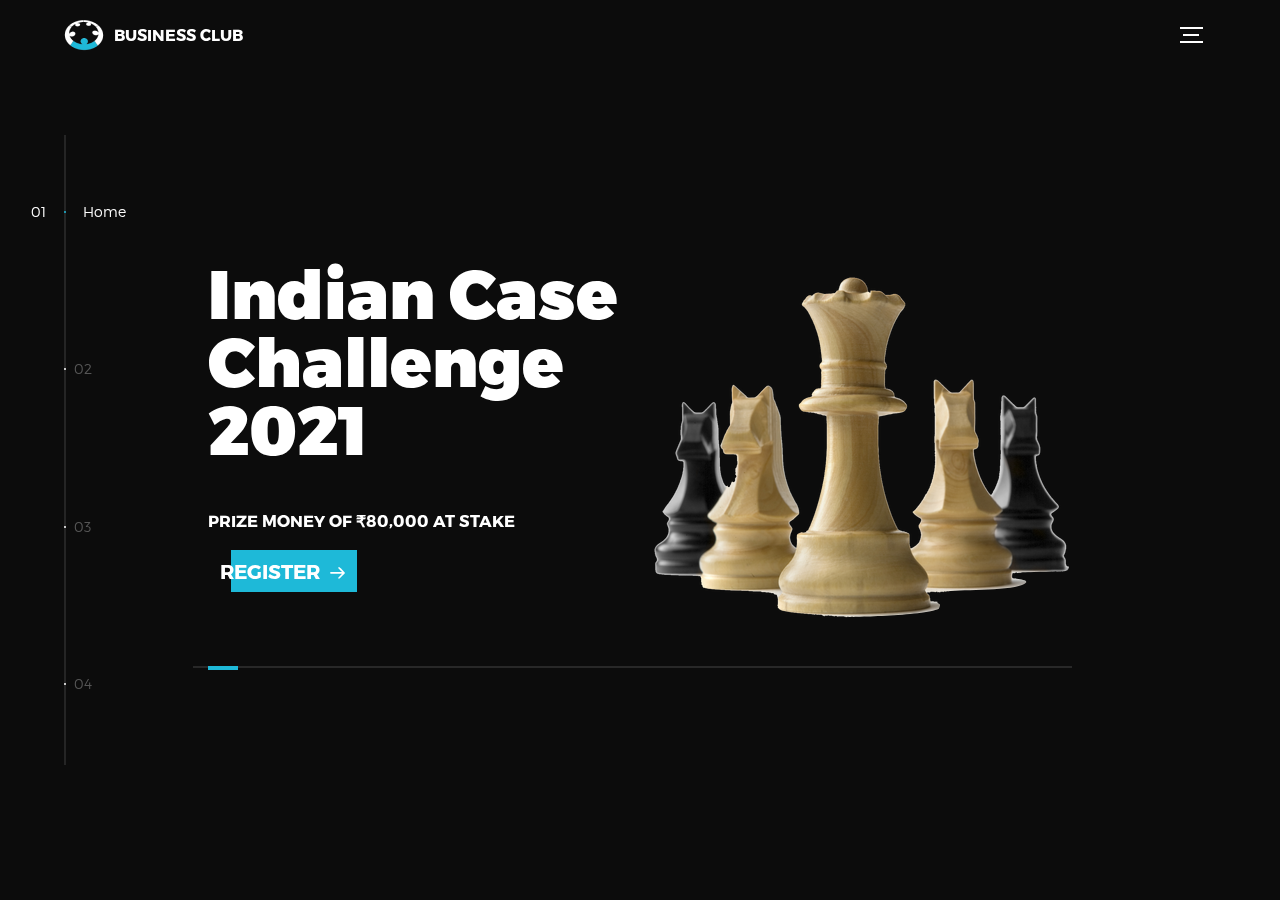
==== icc/index.html @ e5ebc205 "website live" ====
<!DOCTYPE html>
<html lang="en">
<head>
  <title>Business Club</title>
  <meta charset="utf-8">
  <meta name="viewport" content="width=device-width, initial-scale=1">
  <meta http-equiv="X-UA-Compatible" content="IE=edge">
  <meta name="description" content="Business Club, IIT Kharagpur. ICC 2021 coming soon!">
  <meta name="keywords" content="ICC, Case, Club">
  <meta name="author" content="Priyanshu Singh">
  <link rel="stylesheet" href="assets/css/main.css">

<!-- Favicons -->
  <link rel="shortcut icon" href="assets/favicon/favicon.ico">
  <link rel="icon" sizes="16x16 32x32 64x64" href="assets/favicon/favicon.ico">
  <link rel="icon" type="image/png" sizes="196x196" href="assets/favicon/favicon-192.png">
  <link rel="icon" type="image/png" sizes="160x160" href="assets/favicon/favicon-160.png">
  <link rel="icon" type="image/png" sizes="96x96" href="assets/favicon/favicon-96.png">
  <link rel="icon" type="image/png" sizes="64x64" href="assets/favicon/favicon-64.png">
  <link rel="icon" type="image/png" sizes="32x32" href="assets/favicon/favicon-32.png">
  <link rel="icon" type="image/png" sizes="16x16" href="assets/favicon/favicon-16.png">
  <link rel="apple-touch-icon" href="assets/favicon/favicon-57.png">
  <link rel="apple-touch-icon" sizes="114x114" href="assets/favicon/favicon-114.png">
  <link rel="apple-touch-icon" sizes="72x72" href="assets/favicon/favicon-72.png">
  <link rel="apple-touch-icon" sizes="144x144" href="assets/favicon/favicon-144.png">
  <link rel="apple-touch-icon" sizes="60x60" href="assets/favicon/favicon-60.png">
  <link rel="apple-touch-icon" sizes="120x120" href="assets/favicon/favicon-120.png">
  <link rel="apple-touch-icon" sizes="76x76" href="assets/favicon/favicon-76.png">
  <link rel="apple-touch-icon" sizes="152x152" href="assets/favicon/favicon-152.png">
  <link rel="apple-touch-icon" sizes="180x180" href="assets/favicon/favicon-180.png">
</head>
<body>

<!-- notification for small viewports and landscape oriented smartphones -->
<div class="device-notification">
  <a class="device-notification--logo" href="https://bclub.co.in/">
    <img src="assets/logo/logo-white-small.png" alt="Logo">
    <p>Business Club</p>
  </a>
  <p class="device-notification--message">Please orient your device to portrait or find a larger screen.</p>
</div>

<div class="perspective effect-rotate-left">
  <div class="container"><div class="outer-nav--return"></div>
    <div id="viewport" class="l-viewport">
      <div class="l-wrapper">
        <header class="header">
          <a class="header--logo" href="../">
            <img src="assets/logo/logo-white-small.png" alt="Logo">
            <p>Business Club</p>
          <a href="../register/" class="button-extra-size">
            <button class="header--cta cta">
            Register
            </button>
          </a>
          <div class="header--nav-toggle">
            <span></span>
          </div>
        </header>
        <nav class="l-side-nav">
          <ul class="side-nav">
            <li class="is-active"><span>Home</span></li>
            <li><span>Why ICC?</span></li>
            <li><span>Format</span></li>
            <li><span>Contact</span></li>
          </ul>
        </nav>
        <ul class="l-main-content main-content">
          <li class="l-section section section--is-active">
            <div class="intro">
              <div class="intro--banner">
                <h1>Indian Case<br>Challenge<br>2021</h1>
                <h3>PRIZE MONEY OF ₹80,000 AT STAKE</h3>
                <a href="../register/" class="button-extra-size">
                <button class="cta">REGISTER
                  <svg version="1.1" id="Layer_1" xmlns="http://www.w3.org/2000/svg" xmlns:xlink="http://www.w3.org/1999/xlink" x="0px" y="0px" viewBox="0 0 150 118" style="enable-background:new 0 0 150 118;" xml:space="preserve">
                  <g transform="translate(0.000000,118.000000) scale(0.100000,-0.100000)">
                    <path d="M870,1167c-34-17-55-57-46-90c3-15,81-100,194-211l187-185l-565-1c-431,0-571-3-590-13c-55-28-64-94-18-137c21-20,33-20,597-20h575l-192-193C800,103,794,94,849,39c20-20,39-29,61-29c28,0,63,30,298,262c147,144,272,271,279,282c30,51,23,60-219,304C947,1180,926,1196,870,1167z"/>
                  </g>
                  </svg>
                  <span class="btn-background"></span>
                </button>
                </a>
                <img src="assets/img/home4.png" alt="Welcome">
              </div>
            </div>
          </li>
          
          <li class="l-section section">
            <div class="about">
              <div class="about--banner">
                <h2 class="small-phone-heading">Why ICC?</h2>
                  <p>ICC challenges the crème de la crème of students from all across the nation to compete against each other and prove their business and entrepreneurial mettle in a real life scenario. The participants are expected not only to have strong business skills but also the ability to identify entrepreneurship opportunities.  </p>

                  <p>ICC gives its participants a platform for professional networking by bringing future leaders of the business world together. The organisational team puts in great efforts to combine this competitive event with an atmosphere of knowledge exchange and friendship. With the rolling out of each successful edition, ICC has witnessed a rapid rise in its prestige and participation.<br><br></p>
                <a href="../register/" style="color:#1eb9d8">Register
                  <span>
                    <svg version="1.1" id="Layer_1" xmlns="http://www.w3.org/2000/svg" xmlns:xlink="http://www.w3.org/1999/xlink" x="0px" y="0px" viewBox="0 0 150 118" style="enable-background:new 0 0 150 118;" xml:space="preserve">
                    <g transform="translate(0.000000,118.000000) scale(0.100000,-0.100000)">
                      <path fill="#1eb9d8" d="M870,1167c-34-17-55-57-46-90c3-15,81-100,194-211l187-185l-565-1c-431,0-571-3-590-13c-55-28-64-94-18-137c21-20,33-20,597-20h575l-192-193C800,103,794,94,849,39c20-20,39-29,61-29c28,0,63,30,298,262c147,144,272,271,279,282c30,51,23,60-219,304C947,1180,926,1196,870,1167z"/>
                    </g>
                    </svg>
                  </span>
                </a>
                <img src="assets/img/why-icc.png" alt="About Us">
              </div>

            </div>
          </li>
          <li class="l-section section">
            <div class="work">
              <div class="work--lockup">
                <h2 class="fixed-slider">Format & Rules</h2>
                <ul class="slider">
                  <li class="slider--item slider--item-left">
                    <div class="slider--item-image">
                      <img src="assets/img/rules.png" alt="Rules">
                    </div>
                    <p class="slider--item-title">Rules</p>
                    <p class="slider--item-description" style="text-align:justify;">
                      • Online registration is mandatory for participation.<br>
                      • Each team must have at least 3 and at most 5 members.<br>
                      • Students from different colleges can be on the same team.<br>
                      • Both undergraduate and postgraduate students are allowed to participate.<br>
                      • Teams must mention the names of the members, their respective colleges and contact details on the first page of the report.<br>
                      • Plagiarism will not be tolerated.<br>
                      • All decisions made by the judges and Business Club, IIT Kharagpur will be final and binding
                  </li>
                  <li class="slider--item slider--item-center">
                    <div class="slider--item-image">
                      <img src="assets/img/stage1.png" alt="Stage 1: Prelims">
                    </div>
                    <p class="slider--item-title">Stage 1: Prelims</p>
                    <p class="slider--item-description" style="text-align:justify;">
                     •The preliminary problem statement will be sent to the participating teams once they register on the portal.<br>
                     •Registrations will be open from 12th December 2020 to 30th December 2020, 11:59 p.m IST.<br>
                     •The final deadline for the preliminary case submissions is 31st December 2020 11:59 p.m. IST, and all participants must abide by it.<br>
                     •The list of qualifying teams will be released through our Facebook page after which we shall move to Stage 2.
                    </p>
                  </li>
                  <li class="slider--item slider--item-right">
                    <div class="slider--item-image">
                      <img src="assets/img/stage2.png" alt="Stage 2: Finals">
                    </div>
                    <p class="slider--item-title">Stage 2: Finals</p>
                    <p class="slider--item-description" style="text-align:justify;">• All the shortlisted teams shall receive the final case by email.<br>
                      • The finalists would be virtually presenting their solution to the final case during Kshitij (15th -17th January), 2021.<br>
                      • Under no circumstances will a modification of team members be permitted, once the preliminary solution is submitted.<br>
                      • Participants need to have a stable internet connection to ensure a seamless case presentation.
                  </p>
                  </li>
                </ul>
                <div class="slider--prev">
                  <svg version="1.1" id="Layer_1" xmlns="http://www.w3.org/2000/svg" xmlns:xlink="http://www.w3.org/1999/xlink" x="0px" y="0px"
                  viewBox="0 0 150 118" style="enable-background:new 0 0 150 118;" xml:space="preserve">
                  <g transform="translate(0.000000,118.000000) scale(0.100000,-0.100000)">
                    <path d="M561,1169C525,1155,10,640,3,612c-3-13,1-36,8-52c8-15,134-145,281-289C527,41,562,10,590,10c22,0,41,9,61,29
                    c55,55,49,64-163,278L296,510h575c564,0,576,0,597,20c46,43,37,109-18,137c-19,10-159,13-590,13l-565,1l182,180
                    c101,99,187,188,193,199c16,30,12,57-12,84C631,1174,595,1183,561,1169z"/>
                  </g>
                  </svg>
                </div>
                <div class="slider--next">
                  <svg version="1.1" id="Layer_1" xmlns="http://www.w3.org/2000/svg" xmlns:xlink="http://www.w3.org/1999/xlink" x="0px" y="0px" viewBox="0 0 150 118" style="enable-background:new 0 0 150 118;" xml:space="preserve">
                  <g transform="translate(0.000000,118.000000) scale(0.100000,-0.100000)">
                    <path d="M870,1167c-34-17-55-57-46-90c3-15,81-100,194-211l187-185l-565-1c-431,0-571-3-590-13c-55-28-64-94-18-137c21-20,33-20,597-20h575l-192-193C800,103,794,94,849,39c20-20,39-29,61-29c28,0,63,30,298,262c147,144,272,271,279,282c30,51,23,60-219,304C947,1180,926,1196,870,1167z"/>
                  </g>
                  </svg>
                </div>
              </div>
            </div>
          </li>
          <li class="l-section section">
            <div class="contact">
              <div class="contact--lockup">
                <div class="modal">
                  <div class="modal--information">
                    <p>Technology Students Gymkhana, IIT Kharagpur</p>
                    <a href="mailto:bclub.iitkgp05@gmail.com">bclub.iitkgp05@gmail.com</a>
<!--                     <a href="tel:+148126287560">+91 12345 67890</a>
 -->                  </div>
                  <ul class="modal--options">
                    <li><a href="https://www.facebook.com/bclubkgp/" target="_blank">Facebook</a></li>
                    <li><a href="https://www.instagram.com/bclub.iitkgp" target="_blank">Instagram</a></li>
                    <li><a href="mailto:bclub.iitkgp05@gmail.com" target="_blank" style="text-transform:none">Contact Us</a></li>
                  </ul>
                </div>
              </div>
            </div>
          </li>
        </ul>
      </div>
    </div>
  </div>
  <ul class="outer-nav">
    <li class="is-active">Home</li>
    <li>Why ICC?</li>
    <li>Format</li>
    <li>Contact</li>
  </ul>
</div>

<script src="https://ajax.googleapis.com/ajax/libs/jquery/2.2.4/jquery.min.js"></script>
<script>window.jQuery || document.write('<script src="assets/js/vendor/jquery-2.2.4.min.js"><\/script>')</script>
<script src="assets/js/functions-min.js"></script>
</body>
</html>
---- icc/assets/css/main.css ----
@font-face {
	font-family: 'Montserrat';
	src: url("fonts/Montserrat-Black.eot");
	src: local("☺"), url("fonts/Montserrat-Black.woff") format("woff"), url("fonts/Montserrat-Black.ttf") format("truetype"), url("fonts/Montserrat-Black.svg") format("svg");
	font-weight: 900;
	font-style: normal
}

@font-face {
	font-family: 'Montserrat';
	src: url("fonts/Montserrat-Bold.eot");
	src: local("☺"), url("fonts/Montserrat-Bold.woff") format("woff"), url("fonts/Montserrat-Bold.ttf") format("truetype"), url("fonts/Montserrat-Bold.svg") format("svg");
	font-weight: 700;
	font-style: normal
}

@font-face {
	font-family: 'Montserrat';
	src: url("fonts/Montserrat-Regular.eot");
	src: local("☺"), url("fonts/Montserrat-Regular.woff") format("woff"), url("fonts/Montserrat-Regular.ttf") format("truetype"), url("fonts/Montserrat-Regular.svg") format("svg");
	font-weight: 400;
	font-style: normal
}

@font-face {
	font-family: 'Montserrat';
	src: url("fonts/Montserrat-Light.eot");
	src: local("☺"), url("fonts/Montserrat-Light.woff") format("woff"), url("fonts/Montserrat-Light.ttf") format("truetype"), url("fonts/Montserrat-Light.svg") format("svg");
	font-weight: 300;
	font-style: normal
}


/*! normalize.css v3.0.2 | MIT License | git.io/normalize */

html {
	font-family: sans-serif;
	-ms-text-size-adjust: 100%;
	-webkit-text-size-adjust: 100%
}

body {
	margin: 0
}

article,
aside,
details,
figcaption,
figure,
footer,
header,
hgroup,
main,
menu,
nav,
section,
summary {
	display: block
}

audio,
canvas,
progress,
video {
	display: inline-block;
	vertical-align: baseline
}

audio:not([controls]) {
	display: none;
	height: 0
}

[hidden],
template {
	display: none
}

a {
	background-color: transparent;
	color: white;
	text-decoration: none;

}

a:active,
a:hover {
	outline: 0
}

abbr[title] {
	border-bottom: 1px dotted
}

b,
strong {
	font-weight: bold
}

dfn {
	font-style: italic
}

h1 {
	font-size: 2em;
	margin: 0.67em 0
}

mark {
	background: #ff0;
	color: #000
}

small {
	font-size: 80%
}

sub,
sup {
	font-size: 75%;
	line-height: 0;
	position: relative;
	vertical-align: baseline
}

sup {
	top: -0.5em
}

sub {
	bottom: -0.25em
}

img {
	border: 0
}

svg:not(:root) {
	overflow: hidden
}

figure {
	margin: 1em 40px
}

hr {
	box-sizing: content-box;
	height: 0
}

pre {
	overflow: auto
}

code,
kbd,
pre,
samp {
	font-family: monospace, monospace;
	font-size: 1em
}

button,
input,
optgroup,
select,
textarea {
	color: inherit;
	font: inherit;
	margin: 0
}

button {
	overflow: visible
}

button,
select {
	text-transform: none
}

button,
html input[type="button"],
input[type="reset"],
input[type="submit"] {
	-webkit-appearance: button;
	cursor: pointer
}

button[disabled],
html input[disabled] {
	cursor: default
}

button::-moz-focus-inner,
input::-moz-focus-inner {
	border: 0;
	padding: 0
}

input {
	line-height: normal
}

input[type="checkbox"],
input[type="radio"] {
	box-sizing: border-box;
	padding: 0
}

input[type="number"]::-webkit-inner-spin-button,
input[type="number"]::-webkit-outer-spin-button {
	height: auto
}

input[type="search"] {
	-webkit-appearance: textfield;
	box-sizing: content-box
}

input[type="search"]::-webkit-search-cancel-button,
input[type="search"]::-webkit-search-decoration {
	-webkit-appearance: none
}

fieldset {
	border: 1px solid #c0c0c0;
	margin: 0 2px;
	padding: 0.35em 0.625em 0.75em
}

legend {
	border: 0;
	padding: 0
}

textarea {
	overflow: auto
}

optgroup {
	font-weight: bold
}

table {
	border-collapse: collapse;
	border-spacing: 0
}

td,
th {
	padding: 0
}

::-moz-selection {
	background: #FFF498
}

::selection {
	background: #FFF498
}

::-moz-selection {
	background: #FFF498
}

img::-moz-selection {
	background: transparent
}

img::selection {
	background: transparent
}

img::-moz-selection {
	background: transparent
}

body {
	-webkit-tap-highlight-color: #FFF498
}

body {
	background-color: #0c0c0c;
	font-size: 14px;
	line-height: 1.6;
	font-family: "Montserrat", sans-serif;
	color: #fff;
	-webkit-font-smoothing: antialiased;
	-webkit-text-size-adjust: 100%
}

.l-viewport {
	position: relative;
	width: 100%;
	height: 100vh;
	box-shadow: 0 0 45px 5px rgba(0, 0, 0, 0.85);
	overflow: hidden
}

.l-wrapper {
	position: relative;
	width: 1440px;
	max-width: 90%;
	height: 100%;
	margin: 0 auto
}

.l-side-nav {
	position: absolute;
	left: 0;
	display: -webkit-box;
	display: -webkit-flex;
	display: -ms-flexbox;
	display: flex;
	height: 100%;
	-webkit-box-align: center;
	-webkit-align-items: center;
	-ms-flex-align: center;
	align-items: center
}

.l-side-nav::before {
	content: "";
	position: absolute;
	top: 50%;
	left: 0;
	-webkit-transform: translateY(-50%);
	transform: translateY(-50%);
	width: 2px;
	height: 70%;
	max-height: 750px;
	background-color: #555;
	opacity: .35;
	z-index: 10
}

@media (max-width: 1180px) {
	.l-side-nav {
		display: none
	}
}

.l-main-content {
	position: relative;
	width: 100%;
	height: 100%;
	margin: 0;
	padding: 0;
	list-style: none
}

.l-section {
	position: absolute;
	width: 100%;
	height: 100%
}

.device-notification {
	display: none;
	position: fixed;
	top: 0;
	left: 0;
	width: 100%;
	height: 100%;
	-webkit-box-orient: vertical;
	-webkit-box-direction: normal;
	-webkit-flex-direction: column;
	-ms-flex-direction: column;
	flex-direction: column;
	-webkit-box-align: center;
	-webkit-align-items: center;
	-ms-flex-align: center;
	-ms-grid-row-align: center;
	align-items: center;
	-webkit-box-pack: center;
	-webkit-justify-content: center;
	-ms-flex-pack: center;
	justify-content: center;
	background-color: #0c0c0c;
	z-index: 12
}

.device-notification--logo {
	display: -webkit-box;
	display: -webkit-flex;
	display: -ms-flexbox;
	display: flex;
	-webkit-box-align: center;
	-webkit-align-items: center;
	-ms-flex-align: center;
	align-items: center;
	text-decoration: none;
	color: #fff
}

.device-notification--logo p {
	margin: 0 0 0 10px;
	font-size: 16px;
	font-weight: 700;
	text-transform: uppercase
}

.device-notification--message {
	width: 70%;
	margin: 30px 0 0 0;
	font-weight: 700;
	text-align: center
}

@media (max-width: 767px) and (min-width: 601px) and (max-height: 680px) {
	.device-notification {
		display: -webkit-box;
		display: -webkit-flex;
		display: -ms-flexbox;
		display: flex
	}
}

@media (max-width: 600px) and (min-width: 480px) and (max-height: 580px) {
	.device-notification {
		display: -webkit-box;
		display: -webkit-flex;
		display: -ms-flexbox;
		display: flex
	}
}

@media (max-width: 736px) and (min-width: 360px) and (orientation: landscape) {
	.device-notification {
		display: -webkit-box;
		display: -webkit-flex;
		display: -ms-flexbox;
		display: flex
	}
}

@media(max-width: 359px) {
	.device-notification {
		display: -webkit-box;
		display: -webkit-flex;
		display: -ms-flexbox;
		display: flex
	}
}

.section {
	opacity: 0;
	visibility: hidden;
	-webkit-transition: opacity .4s ease-in-out, visibility 0s .4s;
	transition: opacity .4s ease-in-out, visibility 0s .4s
}

.section--is-active {
	opacity: 1;
	visibility: visible;
	z-index: 1;
	-webkit-transition: opacity .4s ease-in-out .4s;
	transition: opacity .4s ease-in-out .4s
}

.section--next {
	-webkit-transform: translateY(-45px);
	transform: translateY(-45px);
	-webkit-transition: -webkit-transform .4s ease-in-out;
	transition: -webkit-transform .4s ease-in-out;
	transition: transform .4s ease-in-out;
	transition: transform .4s ease-in-out, -webkit-transform .4s ease-in-out
}

.section--prev {
	-webkit-transform: translateY(45px);
	transform: translateY(45px);
	-webkit-transition: -webkit-transform .4s ease-in-out;
	transition: -webkit-transform .4s ease-in-out;
	transition: transform .4s ease-in-out;
	transition: transform .4s ease-in-out, -webkit-transform .4s ease-in-out
}

.header {
	position: absolute;
	top: 0;
	left: 0;
	display: -webkit-box;
	display: -webkit-flex;
	display: -ms-flexbox;
	display: flex;
	width: 100%;
	height: 70px;
	-webkit-box-align: center;
	-webkit-align-items: center;
	-ms-flex-align: center;
	align-items: center;
	-webkit-box-pack: justify;
	-webkit-justify-content: space-between;
	-ms-flex-pack: justify;
	justify-content: space-between;
	z-index: 10
}

.header--logo {
	display: -webkit-box;
	display: -webkit-flex;
	display: -ms-flexbox;
	display: flex;
	-webkit-box-align: center;
	-webkit-align-items: center;
	-ms-flex-align: center;
	align-items: center;
	text-decoration: none;
	color: #fff
}

.header--logo p {
	margin: 0 0 0 10px;
	font-size: 16px;
	font-weight: 700;
	text-transform: uppercase
}

.header--nav-toggle {
	display: -webkit-box;
	display: -webkit-flex;
	display: -ms-flexbox;
	display: flex;
	width: 50px;
	height: 50px;
	-webkit-box-orient: vertical;
	-webkit-box-direction: normal;
	-webkit-flex-direction: column;
	-ms-flex-direction: column;
	flex-direction: column;
	-webkit-box-align: center;
	-webkit-align-items: center;
	-ms-flex-align: center;
	align-items: center;
	-webkit-box-pack: center;
	-webkit-justify-content: center;
	-ms-flex-pack: center;
	justify-content: center;
	cursor: pointer
}

.header--nav-toggle span,
.header--nav-toggle::before,
.header--nav-toggle::after {
	content: "";
	position: relative;
	width: 16px;
	height: 2px;
	background-color: #fff
}

.header--nav-toggle::before {
	bottom: 5px;
	width: 23px
}

.header--nav-toggle::after {
	top: 5px;
	width: 23px
}

.header--cta {
	position: absolute;
	top: 50%;
	left: 50%;
	-webkit-transform: translate(-50%, -50%);
	transform: translate(-50%, -50%);
	padding: 0 20px;
	line-height: 30px;
	text-decoration: none;
	color: #fff;
	font-weight: 700;
	text-transform: uppercase;
	background-color: #1eb9d8;
	border: none;
	opacity: 0;
	visibility: hidden;
	-webkit-transition: opacity .4s ease-in-out, visibility 0s .4s;
	transition: opacity .4s ease-in-out, visibility 0s .4s
}

.header--cta:focus {
	outline: none
}

.header--cta.is-active {
	opacity: 1;
	visibility: visible;
	-webkit-transition: opacity .4s ease-in-out .4s;
	transition: opacity .4s ease-in-out .4s
}

@media (max-width: 767px) {
	.header--cta {
		display: none
	}
}

.side-nav {
	position: relative;
	display: -webkit-box;
	display: -webkit-flex;
	display: -ms-flexbox;
	display: flex;
	width: 100px;
	height: 70%;
	max-height: 750px;
	-webkit-box-orient: vertical;
	-webkit-box-direction: normal;
	-webkit-flex-direction: column;
	-ms-flex-direction: column;
	flex-direction: column;
	-webkit-justify-content: space-around;
	-ms-flex-pack: distribute;
	justify-content: space-around;
	margin: 0;
	padding: 0;
	list-style-position: inside;
	z-index: 10
}

.side-nav>li {
	position: relative;
	top: -5px;
	color: #fff;
	font-size: 6px;
	cursor: pointer
}

.side-nav>li span {
	position: relative;
	top: 3px;
	left: 10px;
	color: #fff;
	font-size: 14px;
	font-weight: 300;
	opacity: 0;
	visibility: hidden
}

.side-nav>li::before {
	position: absolute;
	top: 3px;
	left: 10px;
	color: #555;
	font-size: 14px;
	font-weight: 300
}

.side-nav li:nth-child(1)::before {
	content: "01"
}

.side-nav li:nth-child(2)::before {
	content: "02"
}

.side-nav li:nth-child(3)::before {
	content: "03"
}

.side-nav li:nth-child(4)::before {
	content: "04"
}

.side-nav li:nth-child(5)::before {
	content: "05"
}

.side-nav li.is-active {
	color: #1eb9d8;
	-webkit-transition: color .4s ease-in-out;
	transition: color .4s ease-in-out
}

.side-nav li.is-active span {
	opacity: 1;
	visibility: visible;
	-webkit-transition: opacity .4s ease-in-out;
	transition: opacity .4s ease-in-out
}

.side-nav li.is-active::before {
	left: -33px;
	color: #fff
}

.intro {
	position: relative;
	display: -webkit-box;
	display: -webkit-flex;
	display: -ms-flexbox;
	display: flex;
	width: 900px;
	max-width: 75%;
	height: 100%;
	-webkit-box-orient: vertical;
	-webkit-box-direction: normal;
	-webkit-flex-direction: column;
	-ms-flex-direction: column;
	flex-direction: column;
	-webkit-box-pack: center;
	-webkit-justify-content: center;
	-ms-flex-pack: center;
	justify-content: center;
	margin: 0 auto
}

@media (max-width: 1180px) {
	.intro {
		max-width: 100%
	}
}

.intro--banner {
	position: relative;
	height: 475px
}

.intro--banner::before {
	content: "";
	position: absolute;
	bottom: 20px;
	left: -15px;
	right: 0;
	height: 2px;
	background-color: #282828
}

.intro--banner::after {
	content: "";
	position: absolute;
	bottom: 18px;
	left: 0;
	width: 30px;
	height: 4px;
	background-color: #1eb9d8
}

.intro--banner h1 {
	position: relative;
	font-size: 68px;
	font-weight: 900;
	line-height: 1;
	z-index: 1
}

.intro--banner button {
	position: relative;
	padding: 5px 17px 5px 12px;
	font-weight: 700;
	text-transform: uppercase;
	background-color: transparent;
	border: none
}

.intro--banner button .btn-background {
	position: absolute;
	top: 0;
	left: 23px;
	right: 0;
	height: 100%;
	background-color: #1eb9d8;
	z-index: -1;
	-webkit-transition: left .2s ease-in-out;
	transition: left .2s ease-in-out
}

.intro--banner button:hover .btn-background {
	left: 0
}

.intro--banner button:focus {
	outline: none
}

.intro--banner button svg {
	position: relative;
	left: 5px;
	width: 15px;
	fill: #fff
}

.intro--banner img {
	position: absolute;
	bottom: 21px;
	right: -12px
}

.intro--options {
	display: -webkit-box;
	display: -webkit-flex;
	display: -ms-flexbox;
	display: flex;
	-webkit-box-pack: justify;
	-webkit-justify-content: space-between;
	-ms-flex-pack: justify;
	justify-content: space-between;
	margin: 0;
	padding: 0;
	list-style: none
}

.intro--options>a {
	max-width: 250px;
	text-decoration: none;
	color: #282828;
	-webkit-transition: color .2s ease-in-out;
	transition: color .2s ease-in-out
}

.intro--options>a:hover {
	color: #fff
}

.intro--options h3 {
	font-size: 16px;
	text-transform: uppercase
}

.intro--options p {
	margin-bottom: 0
}

@media (max-width: 900px) {
	.intro--banner {
		height: 380px
	}
	.intro--banner h1 {
		font-size: 55px
	}
	.intro--banner img {
		width: 430px
	}
	.intro--options>a {
		margin-right: 30px
	}
	.intro--options>a:last-child {
		margin-right: 0
	}
}

@media (max-width: 767px) {
	.intro--banner {
		height: 305px
	}
	.intro--banner h1 {
		font-size: 44px
	}
	.intro--banner img {
		width: 330px
	}
	.intro--options {
		display: block
	}
	.intro--options>a {
		display: block;
		max-width: 100%;
		margin: 0 0 30px 0
	}
	.intro--options>a:last-child {
		margin-bottom: 0
	}
}

@media (max-width: 600px) {
	.intro--banner {
		height: 360px
	}
	.intro--banner h1 {
		font-size: 55px
	}
	.intro--banner img {
		display: none
	}
}

@media (max-width: 600px) and (max-height: 750px) {
	.intro--banner {
		height: auto
	}
	.intro--banner::before,
	.intro--banner::after {
		display: none
	}
	.intro--banner h1 {
		margin-top: 0
	}
	.intro--options {
		display: none
	}
}

.work {
	position: relative;
	display: -webkit-box;
	display: -webkit-flex;
	display: -ms-flexbox;
	display: flex;
	width: 960px;
	max-width: 80%;
	height: 100%;
	-webkit-box-orient: vertical;
	-webkit-box-direction: normal;
	-webkit-flex-direction: column;
	-ms-flex-direction: column;
	flex-direction: column;
	-webkit-box-pack: center;
	-webkit-justify-content: center;
	-ms-flex-pack: center;
	justify-content: center;
	margin: 0 auto
}

@media (max-width: 1180px) {
	.work {
		max-width: 100%
	}
}

.work h2 {
	margin: 0 0 20px 0;
	font-size: 30px;
	text-align: center
}

.work--lockup {
	position: initial;
}

.work--lockup .slider {
	position: relative;
	display: -webkit-box;
	display: -webkit-flex;
	display: -ms-flexbox;
	display: flex;
	width: 80%;
	margin: 0 auto;
	padding: 0;
	list-style: none
}

.work--lockup .slider--item {
	position: absolute;
	display: none;
	text-align: center
}

.work--lockup .slider--item a {
	text-decoration: none;
	color: #858585
}

.work--lockup .slider--item-title {
	margin-top: 10px;
	font-size: 12px;
	font-weight: 700;
	text-transform: uppercase
}

.work--lockup .slider--item-description {
	display: none;
	max-width: 250px;
	margin: 0 auto
}

.work--lockup .slider--item-image {
	width: 150px;
	height: 150px;
	margin: 0 auto;
	border-radius: 50%;
	overflow: hidden
}

.work--lockup .slider--item-image img {
	width: 100%
}

.work--lockup .slider--item-left {
	top: 50%;
	left: 0;
	-webkit-transform: translateY(-50%);
	transform: translateY(-50%);
	display: block
}

.work--lockup .slider--item-right {
	top: 50%;
	right: 0;
	-webkit-transform: translateY(-50%);
	transform: translateY(-50%);
	display: block
}

.work--lockup .slider--item-center {
	position: relative;
	top: 30px;
	left: 50%;
	-webkit-transform: translateX(-50%);
	transform: translateX(-50%);
	display: block
}

.work--lockup .slider--item-center a {
	color: #fff
}

.work--lockup .slider--item-center .slider--item-title {
	margin-top: 25px;
	font-size: 16px
}

.work--lockup .slider--item-center .slider--item-description {
	display: table-row;
	width: 50%;
}

.work--lockup .slider--item-center .slider--item-image {
	width: 300px;
	height: 300px
}

.work--lockup .slider--next,
.work--lockup .slider--prev {
	position: absolute;
	top: 50%;
	display: -webkit-box;
	display: -webkit-flex;
	display: -ms-flexbox;
	display: flex;
	width: 50px;
	height: 50px;
	-webkit-box-align: center;
	-webkit-align-items: center;
	-ms-flex-align: center;
	align-items: center;
	-webkit-box-pack: center;
	-webkit-justify-content: center;
	-ms-flex-pack: center;
	justify-content: center;
	background-color: #282828;
	border-radius: 50%;
	cursor: pointer
}

.work--lockup .slider--next svg,
.work--lockup .slider--prev svg {
	width: 20px;
	fill: #fff
}

.work--lockup .slider--next {
	right: 0
}

.work--lockup .slider--prev {
	left: 0
}

.fixed-slider {
	top: 12%;
	position: absolute;
	left: 0;
	right: 0;
}

@media (max-height: 700px) {
	.fixed-slider {
		display: none
	}
	.small-phone-heading {
		font-size: 35px
	}
}

@media (max-width: 900px) {
	.work--lockup .slider--item-image {
		width: 120px;
		height: 120px
	}
	.work--lockup .slider--item-center .slider--item-image {
		width: 240px;
		height: 240px
	}
	.work--lockup .slider--next,
	.work--lockup .slider--prev {
		top: 50%
	}
}

@media (max-width: 767px) {
	.work--lockup .slider {
		width: 75%
	}
	.work--lockup .slider--item-image {
		width: 90px;
		height: 90px
	}
	.work--lockup .slider--item-center .slider--item-image {
		width: 190px;
		height: 190px
	}
	.work--lockup .slider--next,
	.work--lockup .slider--prev {
		top: 40%
	}
}

@media (max-width: 600px) {
	.work--lockup .slider {
		width: auto
	}
	.work--lockup .slider--item-left,
	.work--lockup .slider--item-right {
		display: none
	}
}

.about {
	position: relative;
	display: -webkit-box;
	display: -webkit-flex;
	display: -ms-flexbox;
	display: flex;
	width: 900px;
	max-width: 75%;
	height: 100%;
	-webkit-box-orient: vertical;
	-webkit-box-direction: normal;
	-webkit-flex-direction: column;
	-ms-flex-direction: column;
	flex-direction: column;
	-webkit-box-pack: center;
	-webkit-justify-content: center;
	-ms-flex-pack: center;
	justify-content: center;
	margin: 0 auto
}

@media (max-width: 1180px) {
	.about {
		max-width: 100%
	}
}

.about--banner {
	position: relative;
	height: 475px
}

.about--banner::before {
	content: "";
	position: absolute;
	top: 20px;
	left: 200px;
	-webkit-transform: rotate(-25deg);
	transform: rotate(-25deg);
	border: 5px solid #1eb9d8;
	border-right-color: transparent;
	border-bottom-color: transparent
}

.about--banner::after {
	content: "";
	position: absolute;
	top: 75px;
	left: 400px;
	-webkit-transform: rotate(45deg);
	transform: rotate(45deg);
	width: 10px;
	height: 10px;
	background-color: #1eb9d8
}

.about--banner h2 {
	position: relative;
	margin-top: 35px;
	font-size: 68px;
	font-weight: 900;
	line-height: 1;
	z-index: 1
}

.about--banner h2::before {
	content: "";
	position: absolute;
	top: 60px;
	left: 268px;
	width: 30px;
	height: 30px;
	background-color: #1eb9d8;
	border-radius: 50%
}

.about--banner h2::after {
	content: "";
	position: absolute;
	top: 255px;
	left: 255px;
	width: 10px;
	height: 10px;
	background-color: #1eb9d8
}

.about--banner a {
	padding: 5px 17px 5px 0;
	text-decoration: none;
	color: #fff;
	font-weight: 700;
	text-transform: uppercase;
	background-color: transparent
}

.about--banner a:hover svg {
	left: 10px
}

.about--banner a svg {
	position: relative;
	left: 5px;
	width: 15px;
	fill: #fff;
	-webkit-transition: left .2s ease-in-out;
	transition: left .2s ease-in-out
}

.about--banner img {
	position: absolute;
	bottom: -90px;
	right: -12px
}

.about--banner p {
	width: 40%;
	text-align: justify;
}

.about--options {
	display: -webkit-box;
	display: -webkit-flex;
	display: -ms-flexbox;
	display: flex;
	max-width: 600px;
	-webkit-box-pack: justify;
	-webkit-justify-content: space-between;
	-ms-flex-pack: justify;
	justify-content: space-between;
	margin: 0;
	padding: 0;
	list-style: none
}

.about--options>a {
	position: relative;
	width: 150px;
	height: 75px;
	text-decoration: none;
	color: #fff;
	border: 10px solid #1eb9d8;
	background-position: center;
	background-size: cover;
	background-repeat: no-repeat
}

.about--options>a:nth-child(1) {
	background-image: url("../img/about-winners.jpg")
}

.about--options>a:nth-child(2) {
	background-image: url("../img/about-philosophy.jpg")
}

.about--options>a:nth-child(3) {
	background-image: url("../img/about-history.jpg")
}

.about--options>a:hover h3 {
	bottom: -50px
}

.about--options h3 {
	position: absolute;
	bottom: -38px;
	left: 10px;
	font-size: 16px;
	text-transform: uppercase;
	-webkit-transition: bottom .2s ease-in-out, left .2s ease-in-out;
	transition: bottom .2s ease-in-out, left .2s ease-in-out
}

@media (max-width: 767px) {
	.about--banner {
		height: 305px
	}
	.about--banner::before {
		top: 0;
		left: 125px
	}
	.about--banner::after {
		top: 35px;
		left: 260px
	}
	.about--banner h2 {
		margin-top: 10px;
		font-size: 44px
	}
	.about--banner h2::before {
		top: 28px;
		left: 168px
	}
	.about--banner h2::after {
		top: 163px;
		left: 163px
	}
	.about--banner img {
		width: 315px
	}
	.about--banner p {
		width: 60%;
	}
}

@media (max-width: 600px) {
	.about--banner {
		height: auto
	}
	.about--banner::before {
		left: 155px
	}
	.about--banner::after {
		left: 310px
	}
	.about--banner h2 {
		margin-top: 0;
		font-size: 35px;
	}
	.modules-margin h2 {
		margin-left: 13%
	}
	.about--banner h2::before {
		top: 43px;
		left: 214px
	}
	.about--banner h2::after {
		top: 205px;
		left: 205px
	}
	.about--banner img {
		display: none
	}
	.about--banner p {
		width: 100%;
	}	
	.about--options {
		display: none
	}
	.containeret {
	  align-items: center;
	}
}

.contact {
	position: fixed;
	top: 0;
	left: 0;
	width: 100%;
	height: 100%;
	background-image: url("../img/contact-visual.png");
	background-position: center;
	background-size: cover;
	background-repeat: no-repeat
}

.contact--lockup {
	position: relative;
	display: -webkit-box;
	display: -webkit-flex;
	display: -ms-flexbox;
	display: flex;
	width: 900px;
	max-width: 75%;
	height: 100%;
	-webkit-box-align: center;
	-webkit-align-items: center;
	-ms-flex-align: center;
	align-items: center;
	-webkit-box-pack: end;
	-webkit-justify-content: flex-end;
	-ms-flex-pack: end;
	justify-content: flex-end;
	margin: 0 auto
}

@media (max-width: 1180px) {
	.contact--lockup {
		max-width: 90%
	}
}

@media (max-width: 767px) {
	.contact--lockup {
		-webkit-box-pack: center;
		-webkit-justify-content: center;
		-ms-flex-pack: center;
		justify-content: center
	}
}

.contact--lockup .modal {
	padding: 45px 45px;
	text-align: center;
	background-color: #0c0c0c;
	box-shadow: 0 0 30px 0 rgba(0, 0, 0, 0.75)
}

.contact--lockup .modal--information p,
.contact--lockup .modal--information a {
	display: block;
	margin: 14px 0;
	text-decoration: none;
	color: #fff;
	font-weight: 700
}

.contact--lockup .modal--information p {
	margin-top: 0
}

.contact--lockup .modal--options {
	margin: 0;
	padding: 0;
	list-style: none
}

.contact--lockup .modal--options>li {
	width: 130px;
	margin: 0 auto 25px auto
}

.contact--lockup .modal--options li:nth-child(1) {
	background-color: #1769ff
}

.contact--lockup .modal--options li:nth-child(2) {
	background-color: #ea4c89
}

.contact--lockup .modal--options li:nth-child(3) {
	margin-bottom: 0;
	background-color: #1eb9d8;
	text-transform: uppercase
}

.contact--lockup .modal--options a {
	display: block;
	width: 100%;
	padding: 8px 0;
	text-decoration: none;
	color: #fff;
	font-weight: 700
}

.hire {
	position: relative;
	display: -webkit-box;
	display: -webkit-flex;
	display: -ms-flexbox;
	display: flex;
	width: 700px;
	max-width: 75%;
	height: 100%;
	-webkit-box-orient: vertical;
	-webkit-box-direction: normal;
	-webkit-flex-direction: column;
	-ms-flex-direction: column;
	flex-direction: column;
	-webkit-box-pack: center;
	-webkit-justify-content: center;
	-ms-flex-pack: center;
	justify-content: center;
	margin: 0 auto
}

@media (max-width: 1180px) {
	.hire {
		max-width: 100%
	}
}

.hire h2 {
	margin: 0 0 20px 0;
	font-size: 30px;
	text-align: center
}

.work-request {
	display: -webkit-box;
	display: -webkit-flex;
	display: -ms-flexbox;
	display: flex;
	width: 100%;
	-webkit-box-orient: vertical;
	-webkit-box-direction: normal;
	-webkit-flex-direction: column;
	-ms-flex-direction: column;
	flex-direction: column;
	-webkit-box-align: center;
	-webkit-align-items: center;
	-ms-flex-align: center;
	align-items: center;
	color: #fff
}

.work-request input[type="submit"] {
	width: 400px;
	max-width: 100%;
	line-height: 50px;
	font-size: 16px;
	font-weight: 700;
	text-transform: uppercase;
	background-color: #1eb9d8;
	border: none;
	border-radius: 0
}

.work-request input[type="submit"]:focus {
	outline: none
}

.work-request--options {
	display: -webkit-box;
	display: -webkit-flex;
	display: -ms-flexbox;
	display: flex;
	width: 100%;
	-webkit-box-orient: vertical;
	-webkit-box-direction: normal;
	-webkit-flex-direction: column;
	-ms-flex-direction: column;
	flex-direction: column;
	-webkit-box-align: center;
	-webkit-align-items: center;
	-ms-flex-align: center;
	align-items: center;
	margin: 30px 0
}

.work-request--options .options-a {
	display: -webkit-box;
	display: -webkit-flex;
	display: -ms-flexbox;
	display: flex;
	width: 100%;
	-webkit-box-pack: justify;
	-webkit-justify-content: space-between;
	-ms-flex-pack: justify;
	justify-content: space-between
}

.work-request--options .options-b {
	display: -webkit-box;
	display: -webkit-flex;
	display: -ms-flexbox;
	display: flex;
	width: 72%;
	-webkit-flex-wrap: wrap;
	-ms-flex-wrap: wrap;
	flex-wrap: wrap;
	-webkit-justify-content: space-around;
	-ms-flex-pack: distribute;
	justify-content: space-around
}

.work-request--options label {
	display: block;
	width: 200px;
	margin-bottom: 30px;
	line-height: 50px;
	font-size: 16px;
	font-weight: 700;
	text-align: center;
	border: 2px solid #fff;
	cursor: pointer;
	-webkit-transition: background-color .2s ease-in-out, border-color .2s ease-in-out;
	transition: background-color .2s ease-in-out, border-color .2s ease-in-out
}

.work-request--options label svg {
	position: relative;
	left: -5px;
	width: 0;
	fill: #fff;
	-webkit-transition: width .2s ease-in-out;
	transition: width .2s ease-in-out
}

.work-request--options input[type="checkbox"] {
	display: none
}

.work-request--options input[type="checkbox"]:checked+label {
	background-color: #1eb9d8;
	border-color: #1eb9d8
}

.work-request--options input[type="checkbox"]:checked+label svg {
	width: 15px
}

.work-request--information {
	display: -webkit-box;
	display: -webkit-flex;
	display: -ms-flexbox;
	display: flex;
	width: 100%;
	-webkit-box-pack: justify;
	-webkit-justify-content: space-between;
	-ms-flex-pack: justify;
	justify-content: space-between;
	margin-bottom: 60px
}

.work-request--information .information-name,
.work-request--information .information-email {
	position: relative;
	width: 45%;
	height: 50px;
	font-size: 30px;
	font-weight: 300
}

.work-request--information input[type="text"],
.work-request--information input[type="email"] {
	width: 100%;
	padding: 0 0 5px 0;
	background-color: transparent;
	border: none;
	border-bottom: 1px solid #fff;
	border-radius: 0
}

.work-request--information input[type="text"]:focus,
.work-request--information input[type="email"]:focus {
	outline: none;
	background-color: #0c0c0c
}

.work-request--information label {
	position: absolute;
	top: 0;
	left: 0;
	pointer-events: none;
	-webkit-transition: top .2s ease-in-out, font-size .2s ease-in-out;
	transition: top .2s ease-in-out, font-size .2s ease-in-out
}

.work-request--information input:focus+label,
.work-request--information input.has-value+label {
	top: -15px;
	font-size: 14px
}

@media (max-width: 767px) {
	.work-request--options {
		-webkit-box-orient: horizontal;
		-webkit-box-direction: normal;
		-webkit-flex-direction: row;
		-ms-flex-direction: row;
		flex-direction: row;
		-webkit-justify-content: space-around;
		-ms-flex-pack: distribute;
		justify-content: space-around
	}
	.work-request--options .options-a,
	.work-request--options .options-b {
		display: block;
		width: auto
	}
}

@media (max-width: 600px) {
	.work-request--options {
		margin: 20px 0
	}
}

@media (max-width: 600px) and (max-width: 415px) {
	.work-request--options {
		-webkit-box-pack: justify;
		-webkit-justify-content: space-between;
		-ms-flex-pack: justify;
		justify-content: space-between
	}
}

@media (max-width: 600px) {
	.work-request--options label {
		width: 150px;
		margin-bottom: 15px;
		font-size: 14px
	}
	.work-request--options input[type="checkbox"]:checked+label svg {
		width: 12px
	}
	.work-request--information {
		margin-bottom: 30px
	}
	.work-request--information .information-name,
	.work-request--information .information-email {
		height: 40px;
		font-size: 24px
	}
}

.perspective {
	position: relative;
	width: 100%;
	height: 100%;
	overflow: hidden
}

.perspective--modalview {
	position: fixed;
	-webkit-perspective: 1500px;
	perspective: 1500px
}

.container {
	position: relative;
	-webkit-transform: translateZ(0) translateX(0) rotateY(0deg);
	transform: translateZ(0) translateX(0) rotateY(0deg);
	min-height: 100%;
	outline: 30px solid #1eb9d8;
	-webkit-transition: -webkit-transform .4s;
	transition: -webkit-transform .4s;
	transition: transform .4s;
	transition: transform .4s, -webkit-transform .4s
}

.modalview .container {
	position: absolute;
	width: 100%;
	height: 100%;
	overflow: hidden;
	-webkit-backface-visibility: hidden;
	backface-visibility: hidden
}

.effect-rotate-left .container {
	-webkit-transform-origin: 0% 50%;
	transform-origin: 0% 50%;
	-webkit-transition: -webkit-transform .4s;
	transition: -webkit-transform .4s;
	transition: transform .4s;
	transition: transform .4s, -webkit-transform .4s
}

.effect-rotate-left--animate .container {
	-webkit-transform: translateZ(-1800px) translateX(-50%) rotateY(45deg);
	transform: translateZ(-1800px) translateX(-50%) rotateY(45deg);
	outline: 30px solid #1eb9d8
}

.outer-nav {
	position: absolute;
	top: 50%;
	left: 55%;
	-webkit-transform: translateY(-50%);
	transform: translateY(-50%);
	-webkit-transform-style: preserve-3d;
	transform-style: preserve-3d;
	margin: 0;
	padding: 0;
	list-style: none;
	text-align: center;
	visibility: hidden;
	-webkit-transition: visibility 0s .2s;
	transition: visibility 0s .2s
}

.outer-nav.is-vis {
	visibility: visible
}

.outer-nav--return {
	position: absolute;
	top: 0;
	left: 0;
	width: 100%;
	height: 100%;
	display: none;
	cursor: pointer;
	z-index: 11
}

.outer-nav--return.is-vis {
	display: block
}

.outer-nav>li {
	-webkit-transform-style: preserve-3d;
	transform-style: preserve-3d;
	-webkit-transform: translateX(350px) translateZ(-1000px);
	transform: translateX(350px) translateZ(-1000px);
	font-size: 55px;
	font-weight: 900;
	opacity: 0;
	cursor: pointer;
	-webkit-transition: opacity .2s, -webkit-transform .2s;
	transition: opacity .2s, -webkit-transform .2s;
	transition: transform .2s, opacity .2s;
	transition: transform .2s, opacity .2s, -webkit-transform .2s
}

.outer-nav>li.is-vis {
	-webkit-transform: translateX(0) translateZ(0);
	transform: translateX(0) translateZ(0);
	opacity: 1;
	-webkit-transition: opacity .4s, -webkit-transform .4s;
	transition: opacity .4s, -webkit-transform .4s;
	transition: transform .4s, opacity .4s;
	transition: transform .4s, opacity .4s, -webkit-transform .4s
}

.outer-nav>li::before {
	content: "";
	position: absolute;
	top: 50%;
	left: 50%;
	-webkit-transform: translate(-50%, -25%);
	transform: translate(-50%, -25%);
	width: 110%;
	height: 15px;
	opacity: 0;
	background-color: #1eb9d8
}

.outer-nav>li.is-active::before {
	opacity: 1
}

@media (max-width: 767px) {
	.outer-nav>li {
		font-size: 44px
	}
}

@media (max-width: 600px) {
	.outer-nav>li {
		font-size: 34px
	}
	.outer-nav>li::before {
	height: 10px;
	}
}

.outer-nav li.is-vis:nth-child(2) {
	-webkit-transition-delay: .04s;
	transition-delay: .04s
}

.outer-nav li.is-vis:nth-child(3) {
	-webkit-transition-delay: .08s;
	transition-delay: .08s
}

.outer-nav li.is-vis:nth-child(4) {
	-webkit-transition-delay: .12s;
	transition-delay: .12s
}

.outer-nav li.is-vis:nth-child(5) {
	-webkit-transition-delay: .16s;
	transition-delay: .16s
}

.buttonset {
  justify-content: center;
  text-align: center;
  width: 100%;
  height: 100%;
  margin: 0 auto;
}

.buttonset h1 {
  text-align: left;
  color: #444;
  letter-spacing: 0.05em;
  margin: 0 0 0.4em;
  font-size: 1em;
}

.buttonset p {
  text-align: left;
  color: #444;
  letter-spacing: 0.05em;
  font-size: 0.8em;
  margin: 0 0 2em;
}

.containeret {
  display: flex;
  flex-direction: column;
  text-align: end;
  width: 100%;
}




.btn {
  letter-spacing: 0.1em;
  cursor: pointer;
  font-size: 14px;
  font-weight: 400;
  line-height: 45px;
  max-width: 160px;
  position: relative;
  text-decoration: none;
  text-transform: uppercase;
  width: 100%;
}
.btn:hover {
  text-decoration: none;
}

/*btn_background*/
.effect01 {
  color: #FFF;
  border: 4px solid #FFF;
  box-shadow:0px 0px 0px 1px #000 inset;
  background-color: #000;
  overflow: hidden;
  position: relative;
  transition: all 0.3s ease-in-out;
}
.effect01:hover {
  border: 4px solid #666;
  background-color: #FFF;
  box-shadow:0px 0px 0px 4px #EEE inset;
}

/*btn_text*/
.effect01 span {
  transition: all 0.2s ease-out;
  z-index: 2;
}
.effect01:hover span{
  letter-spacing: 0.13em;
  color: #333;
}

/*highlight*/
.effect01:after {
  background: #FFF;
  border: 0px solid #000;
  content: "";
  height: 155px;
  left: -75px;
  opacity: .8;
  position: absolute;
  top: -50px;
  -webkit-transform: rotate(35deg);
          transform: rotate(35deg);
  width: 50px;
  transition: all 1s cubic-bezier(0.075, 0.82, 0.165, 1);/*easeOutCirc*/
  z-index: 1;
}
.effect01:hover:after {
  background: #FFF;
  border: 20px solid #000;
  opacity: 0;
  left: 120%;
  -webkit-transform: rotate(40deg);
          transform: rotate(40deg);
}

.button-extra-size {
	font-size: 20px
}
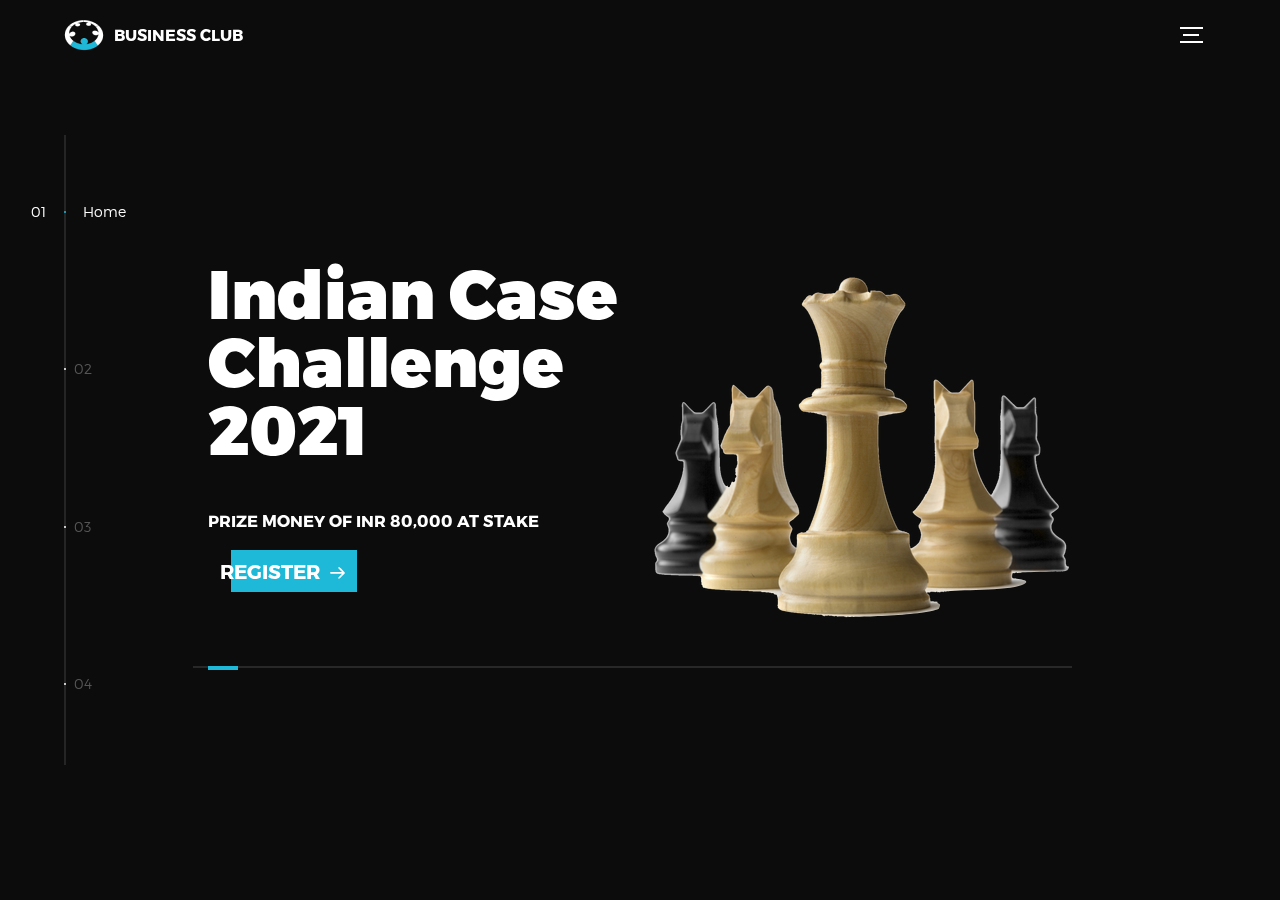
==== commit c90ef9f6: "INR symbol" ====
--- a/icc/index.html
+++ b/icc/index.html
@@ -70,7 +70,7 @@
             <div class="intro">
               <div class="intro--banner">
                 <h1>Indian Case<br>Challenge<br>2021</h1>
-                <h3>PRIZE MONEY OF ₹80,000 AT STAKE</h3>
+                <h3>PRIZE MONEY OF INR 80,000 AT STAKE</h3>
                 <a href="../register/" class="button-extra-size">
                 <button class="cta">REGISTER
                   <svg version="1.1" id="Layer_1" xmlns="http://www.w3.org/2000/svg" xmlns:xlink="http://www.w3.org/1999/xlink" x="0px" y="0px" viewBox="0 0 150 118" style="enable-background:new 0 0 150 118;" xml:space="preserve">
@@ -119,12 +119,12 @@
                     <p class="slider--item-title">Rules</p>
                     <p class="slider--item-description" style="text-align:justify;">
                       • Online registration is mandatory for participation.<br>
-                      • Each team must have at least 3 and at most 5 members.<br>
+                      • Each team must have at least 2 and at most 5 members.<br>
                       • Students from different colleges can be on the same team.<br>
                       • Both undergraduate and postgraduate students are allowed to participate.<br>
                       • Teams must mention the names of the members, their respective colleges and contact details on the first page of the report.<br>
                       • Plagiarism will not be tolerated.<br>
-                      • All decisions made by the judges and Business Club, IIT Kharagpur will be final and binding
+                      • All decisions made by the judges and Business Club, IIT Kharagpur will be final and binding.
                   </li>
                   <li class="slider--item slider--item-center">
                     <div class="slider--item-image">
--- a/icc/assets/css/main.css
+++ b/icc/assets/css/main.css
@@ -1368,7 +1368,7 @@
 	left: 0;
 	width: 100%;
 	height: 100%;
-	background-image: url("../img/contact-visual.png");
+	background-image: url("../img/contact-visual2.jpg");
 	background-position: center;
 	background-size: cover;
 	background-repeat: no-repeat
